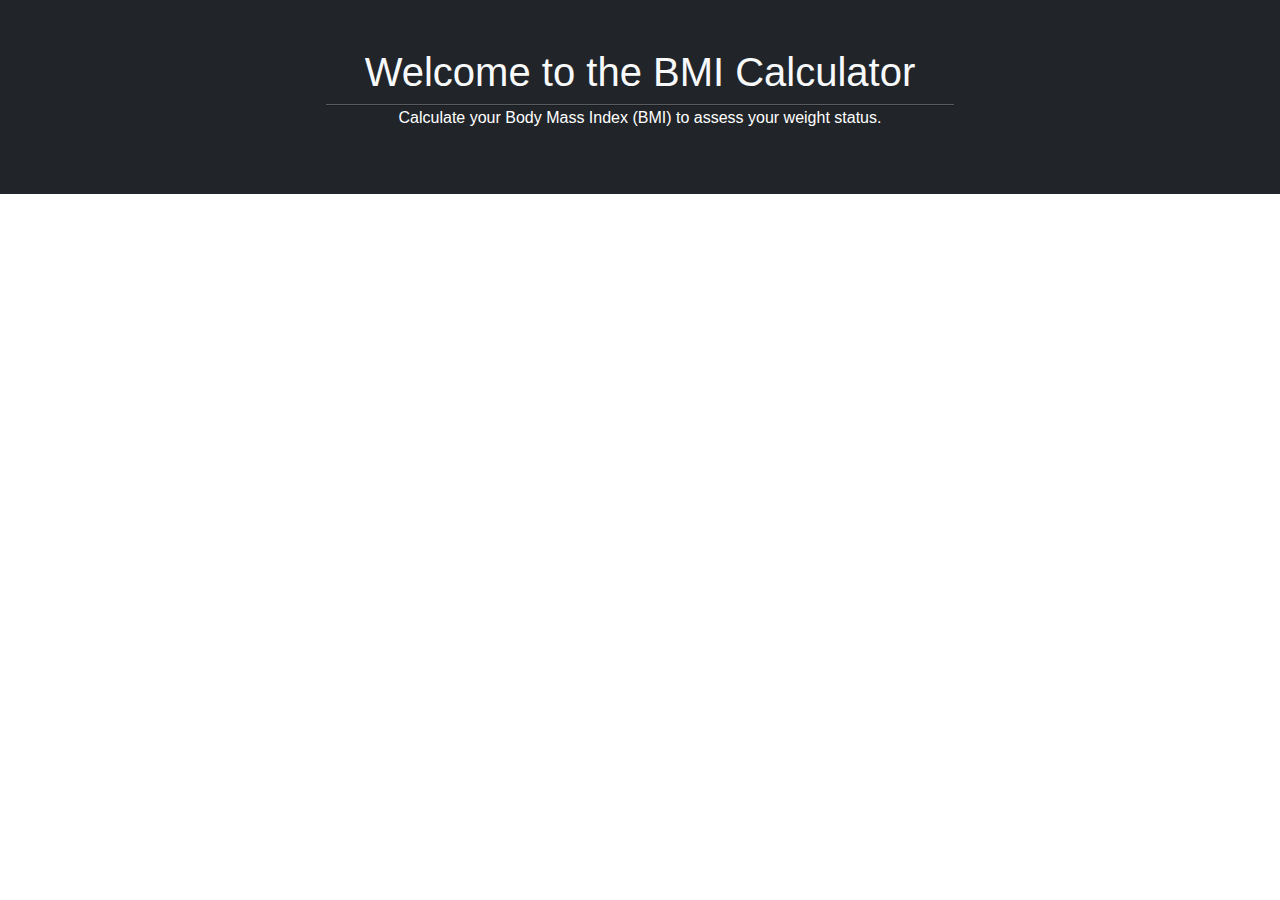
==== index.html @ 77d68475 "Created the index.html" ====
<!DOCTYPE html>
<html lang="en">
<head>
    <meta charset="UTF-8">
    <meta name="viewport" content="width=device-width, initial-scale=1.0">
    <title>BMI Calculator</title>
    <link rel="stylesheet" href="bmi_css.css">
    <link href="https://cdn.jsdelivr.net/npm/bootstrap@5.3.3/dist/css/bootstrap.min.css" rel="stylesheet" integrity="sha384-QWTKZyjpPEjISv5WaRU9OFeRpok6YctnYmDr5pNlyT2bRjXh0JMhjY6hW+ALEwIH" crossorigin="anonymous">
</head>
<body style="font-family: Arial, sans-serif; color: #333; margin: 0; padding: 0;">

<div class="container-fluid bg-dark text-white text-center py-5">
    <!-- Welcome Page -->
    <h1 class="text-light">Welcome to the BMI Calculator</h1>
    <hr style="background-color: #0a0c0c; height: 2px; width: 50%; margin: auto;">
    <p>Calculate your Body Mass Index (BMI) to assess your weight status.</p>
</div>
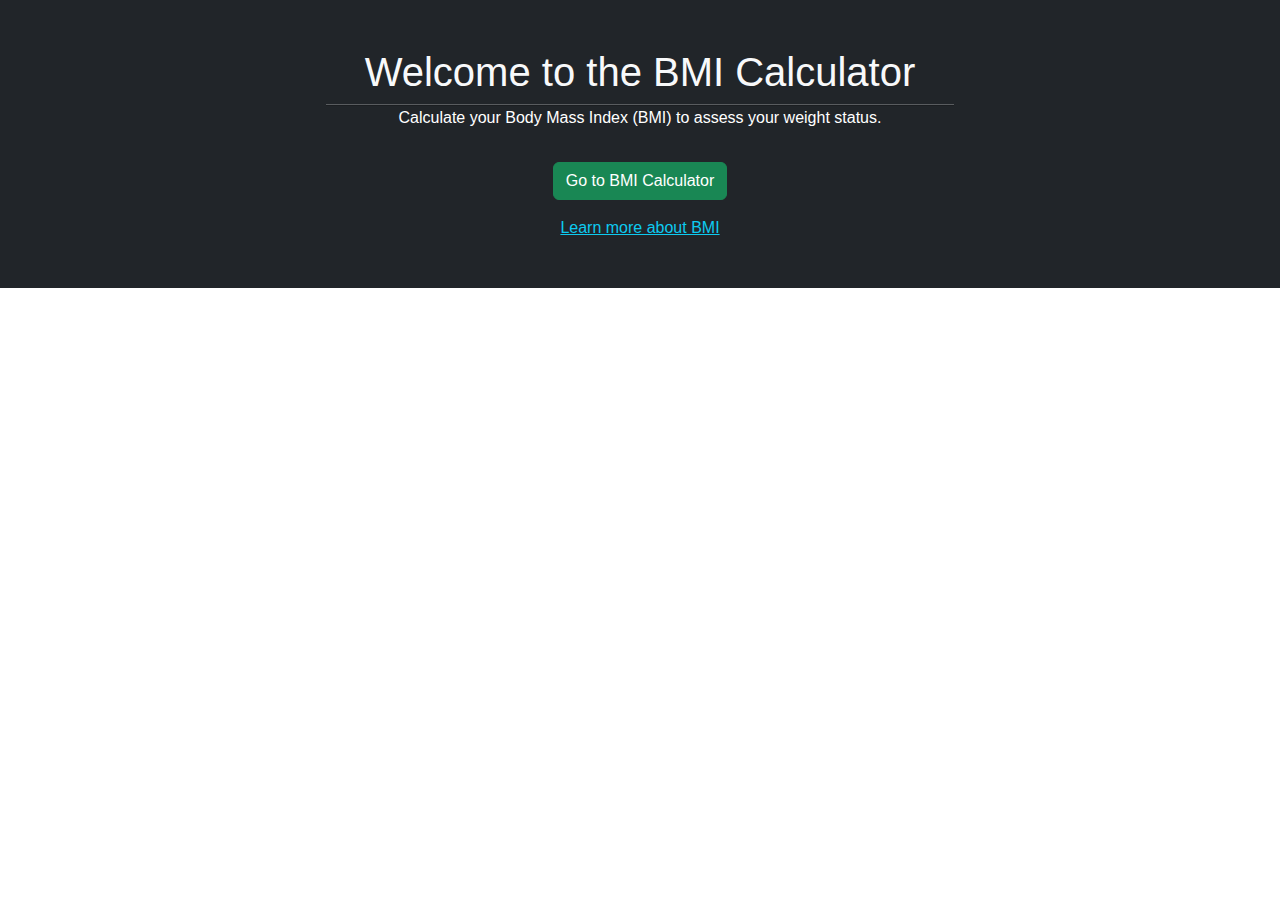
==== commit da0b2261: "Enhanced the Welcome division" ====
--- a/index.html
+++ b/index.html
@@ -14,4 +14,6 @@
     <h1 class="text-light">Welcome to the BMI Calculator</h1>
     <hr style="background-color: #0a0c0c; height: 2px; width: 50%; margin: auto;">
     <p>Calculate your Body Mass Index (BMI) to assess your weight status.</p>
+    <a href="#calculator" class="btn btn-success my-3">Go to BMI Calculator</a><br>
+    <a href="https://en.wikipedia.org/wiki/Body_mass_index" target="_blank" class="text-info">Learn more about BMI</a>
 </div>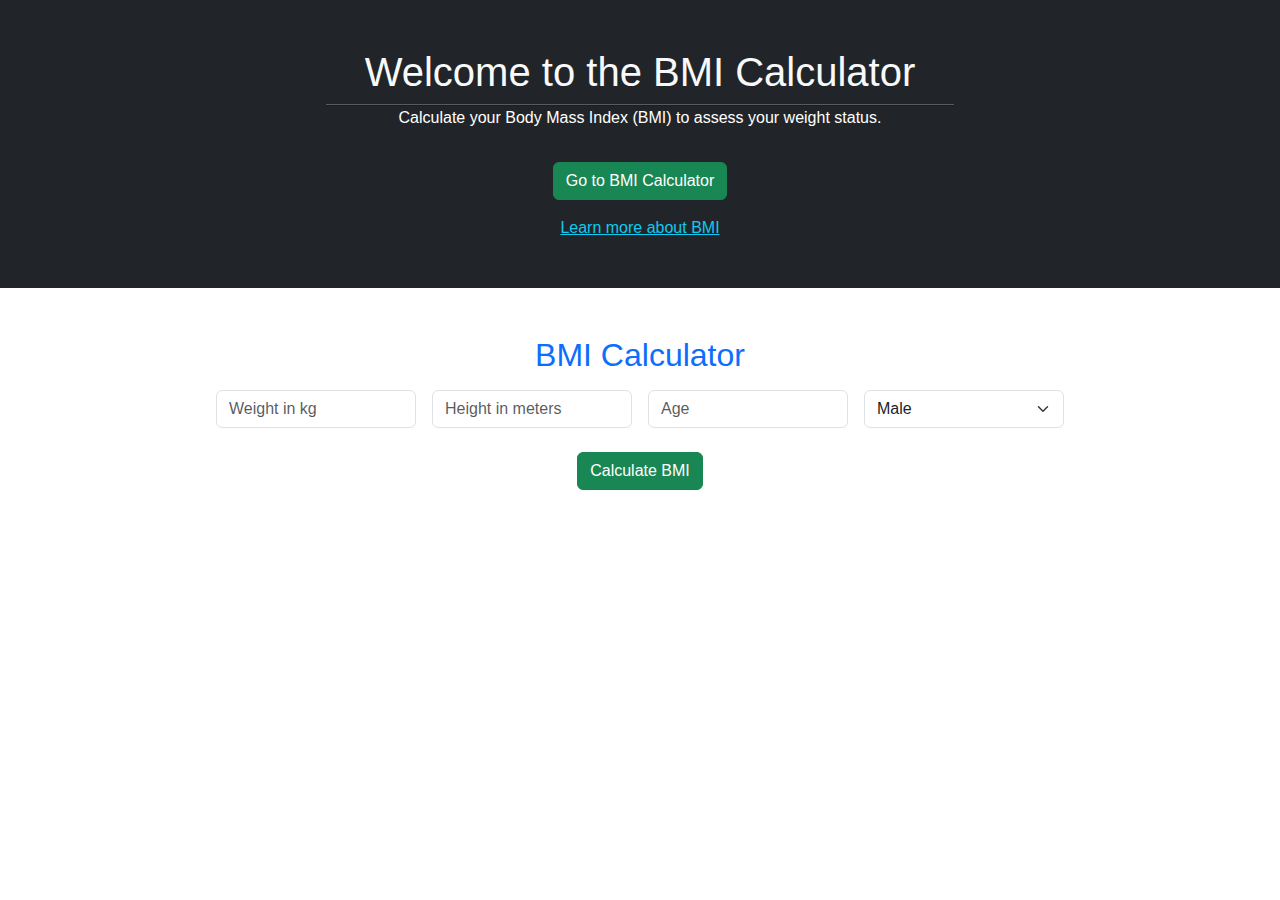
==== commit b0fe9dee: "added changes to about page" ====
--- a/index.html
+++ b/index.html
@@ -16,4 +16,23 @@
     <p>Calculate your Body Mass Index (BMI) to assess your weight status.</p>
     <a href="#calculator" class="btn btn-success my-3">Go to BMI Calculator</a><br>
     <a href="https://en.wikipedia.org/wiki/Body_mass_index" target="_blank" class="text-info">Learn more about BMI</a>
-</div>+</div>
+
+<div class="container my-5">
+    <!-- BMI Calculator -->
+    <div id="calculator" class="text-center">
+        <h2 class="text-primary">BMI Calculator</h2>
+        <div class="d-flex justify-content-center flex-wrap">
+            <input type="number" id="weight" placeholder="Weight in kg" class="form-control m-2" style="width: 200px;">
+            <input type="number" id="height" placeholder="Height in meters" class="form-control m-2" style="width: 200px;">
+            <input type="number" id="age" placeholder="Age" class="form-control m-2" style="width: 200px;">
+            
+            <select name="Sex" id="sex" class="form-select m-2" style="width: 200px;">
+                <option value="male">Male</option>
+                <option value="female">Female</option>
+            </select>
+        </div>
+        <button class="btn btn-success mt-3">Calculate BMI</button>
+        <h3 id="result" class="mt-3 text-info"></h3>
+    </div>
+</div>
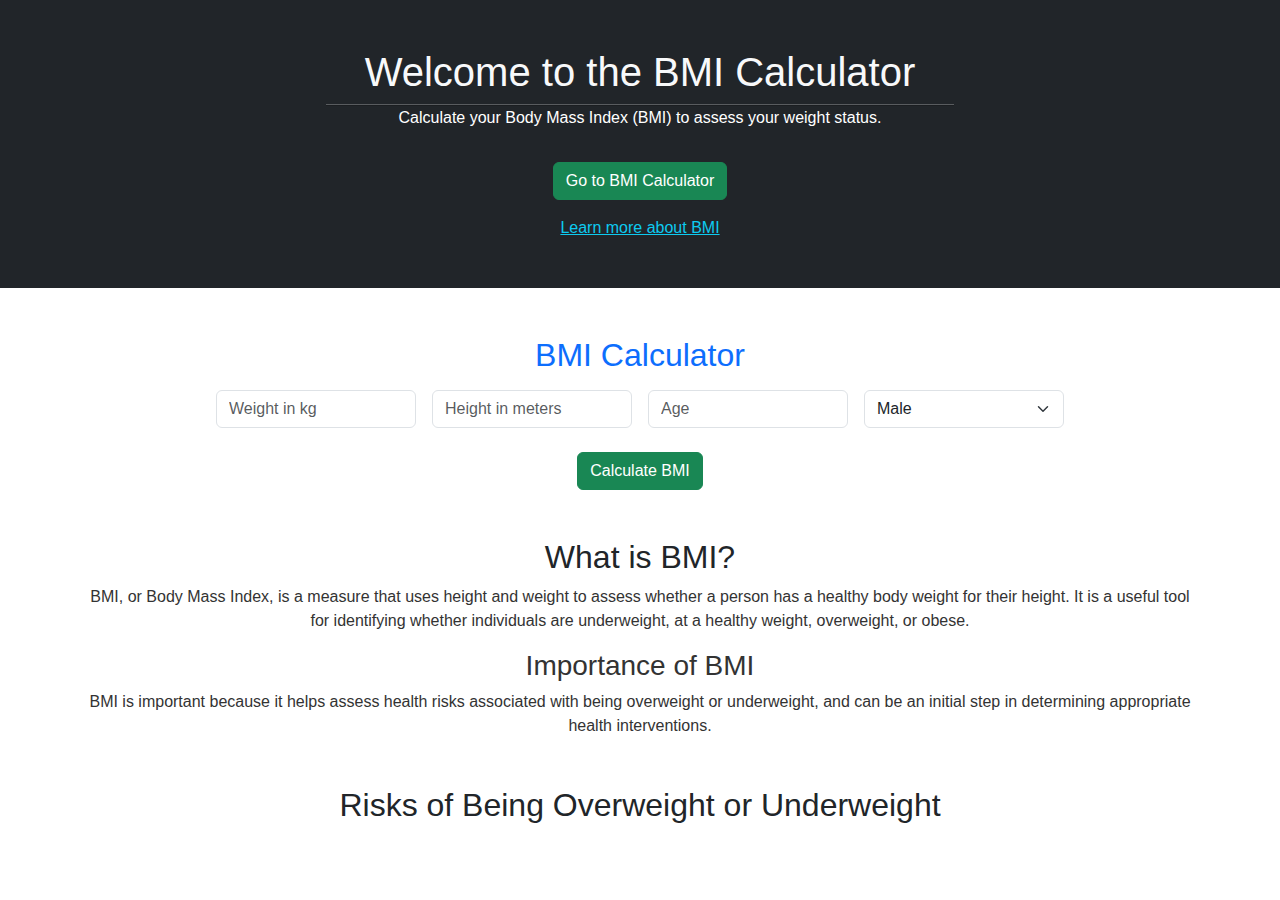
==== commit 45af9cf7: "Enhanced css" ====
--- a/index.html
+++ b/index.html
@@ -36,3 +36,18 @@
         <h3 id="result" class="mt-3 text-info"></h3>
     </div>
 </div>
+
+<div class="container my-5">
+    <!-- BMI Introduction -->
+    <div class="text-center">
+        <h2 class="text-dark">What is BMI?</h2>
+        <p>BMI, or Body Mass Index, is a measure that uses height and weight to assess whether a person has a healthy body weight for their height. It is a useful tool for identifying whether individuals are underweight, at a healthy weight, overweight, or obese.</p>
+        <h3>Importance of BMI</h3>
+        <p>BMI is important because it helps assess health risks associated with being overweight or underweight, and can be an initial step in determining appropriate health interventions.</p>
+    </div>
+</div>
+
+<div class="container my-5">
+    <!-- Risks of Being Overweight or Underweight -->
+    <div class="text-center">
+        <h2 class="text-dark">Risks of Being Overweight or Underweight</h2>
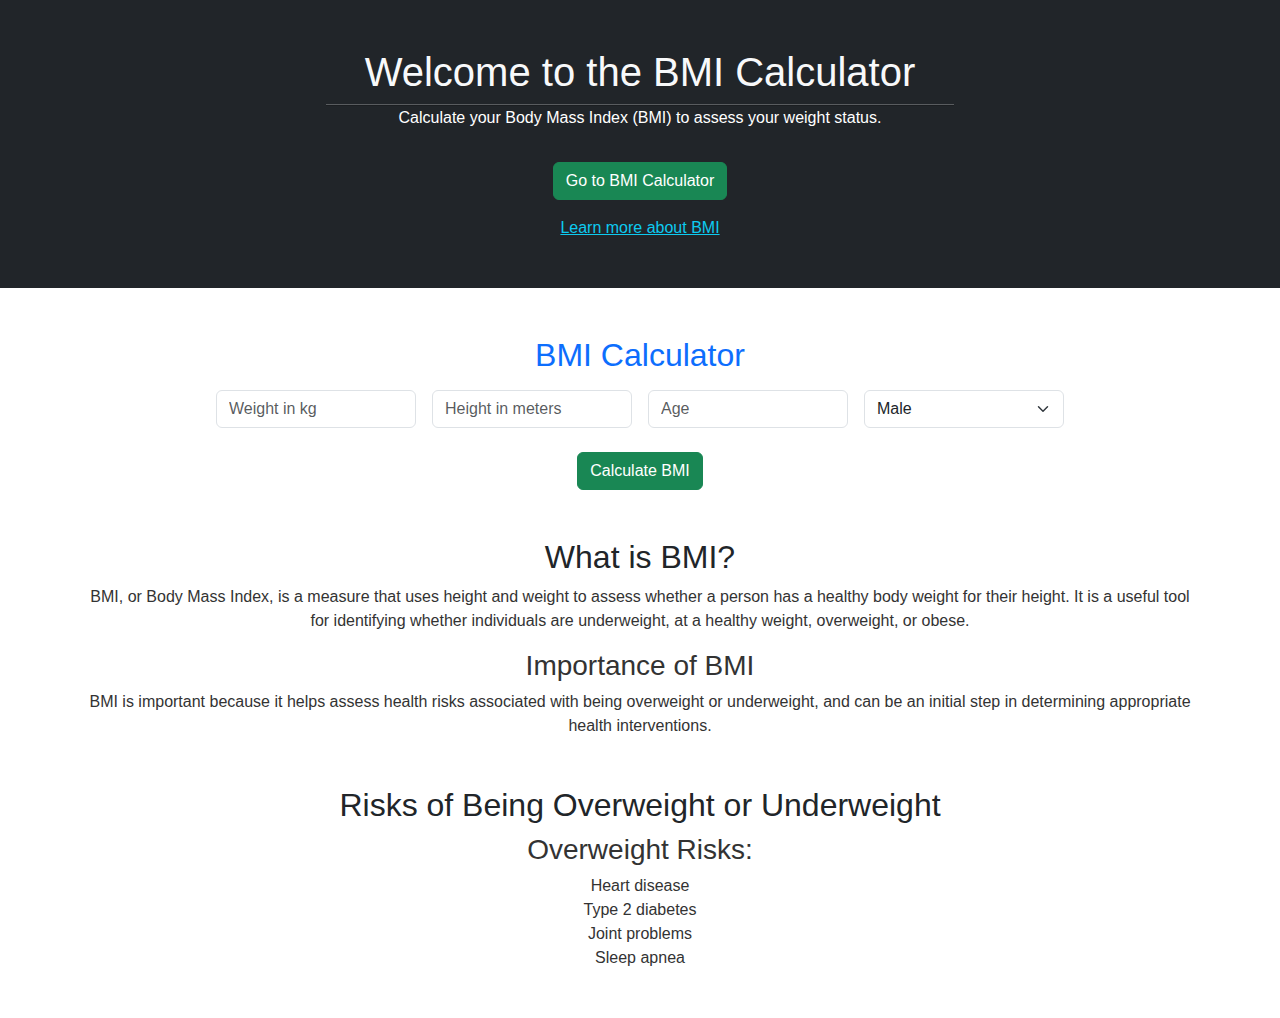
==== commit 8f869dba: "Enhanced index page" ====
--- a/index.html
+++ b/index.html
@@ -51,3 +51,11 @@
     <!-- Risks of Being Overweight or Underweight -->
     <div class="text-center">
         <h2 class="text-dark">Risks of Being Overweight or Underweight</h2>
+
+        <h3>Overweight Risks:</h3>
+        <ul class="list-unstyled">
+            <li>Heart disease</li>
+            <li>Type 2 diabetes</li>
+            <li>Joint problems</li>
+            <li>Sleep apnea</li>
+        </ul>